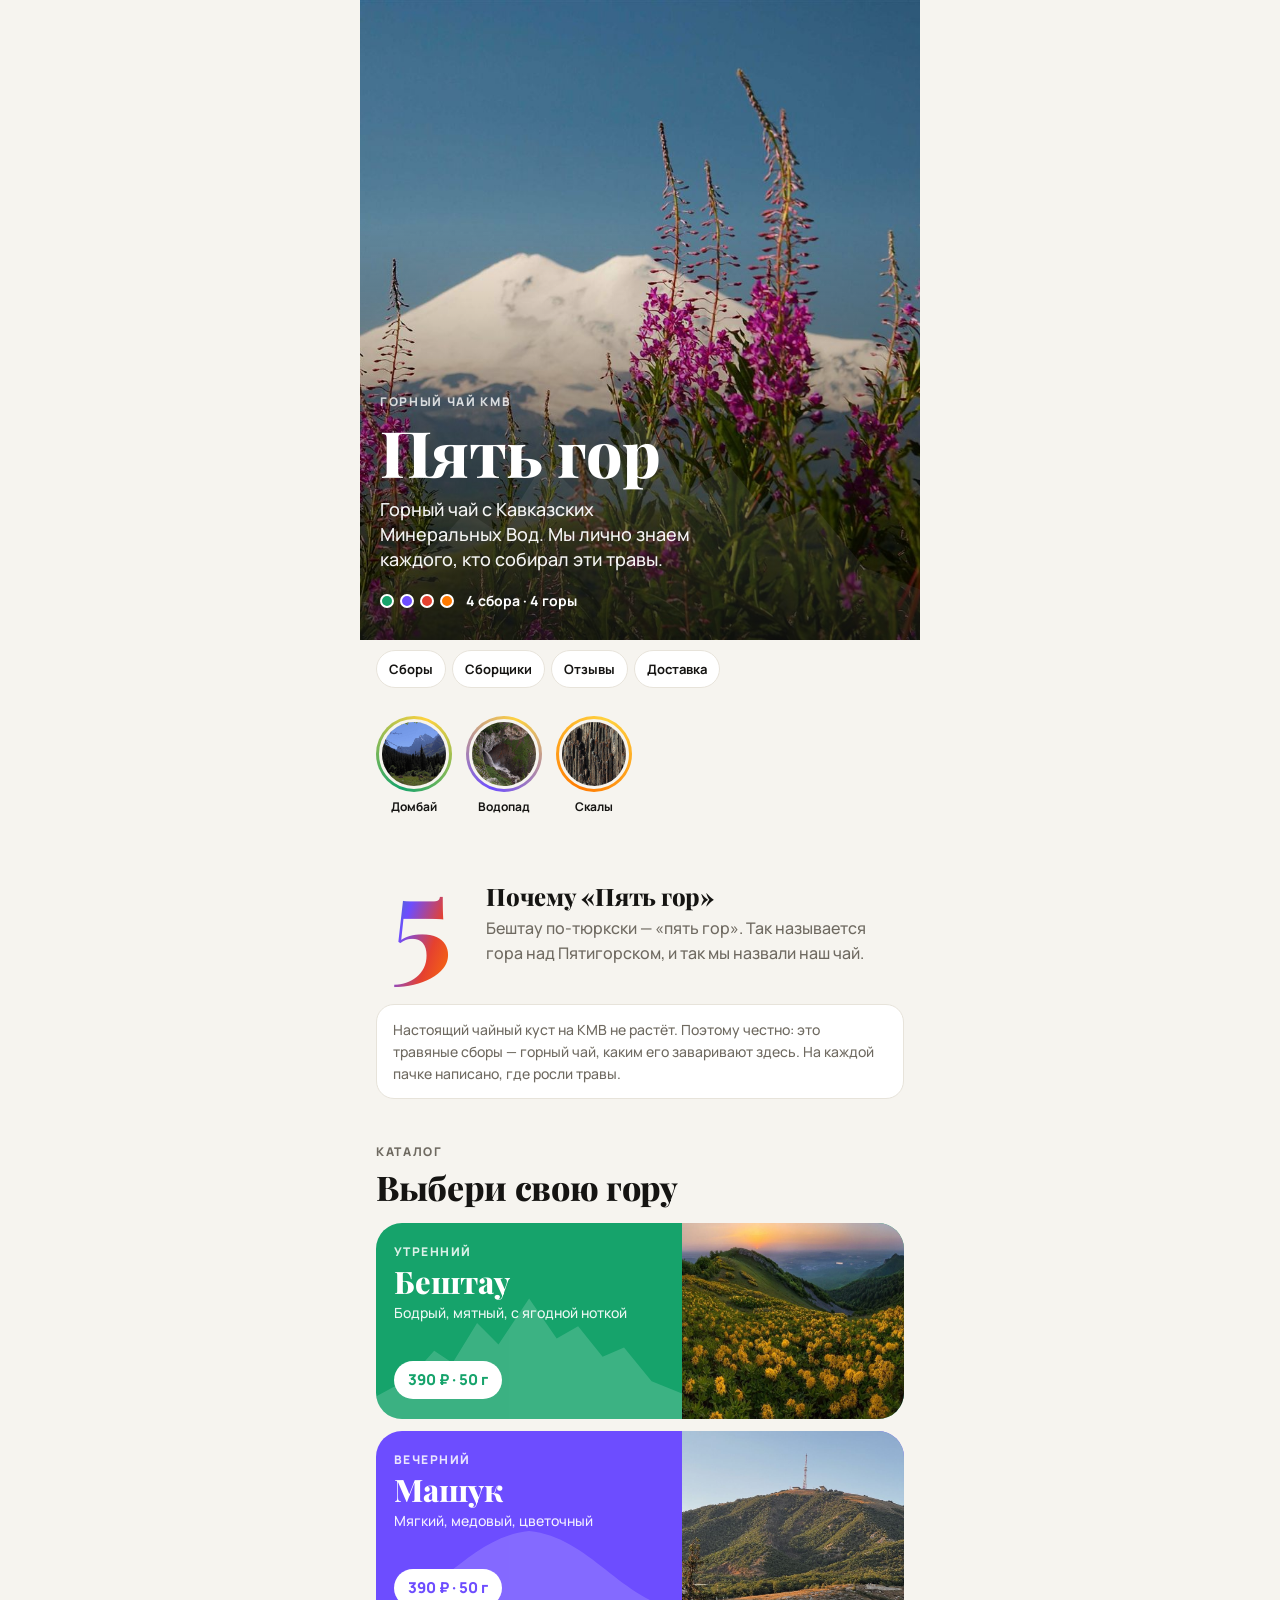
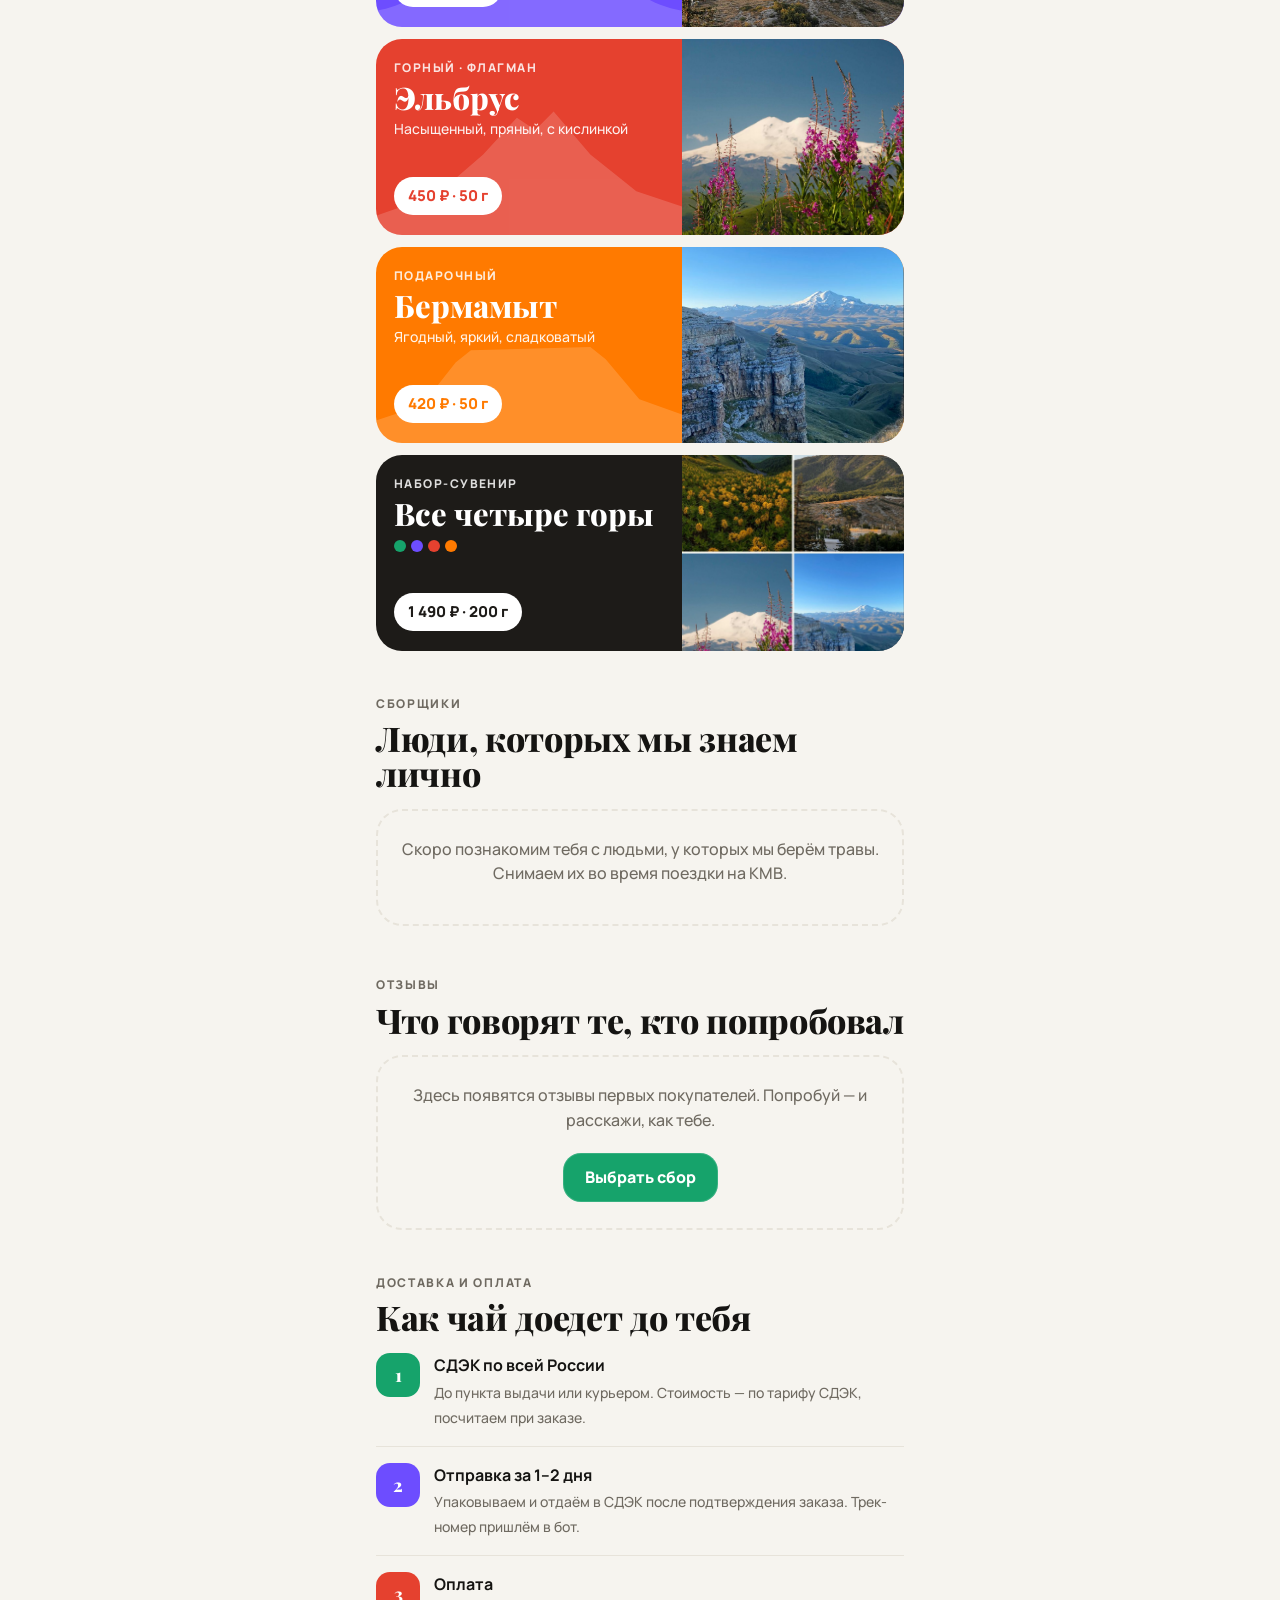
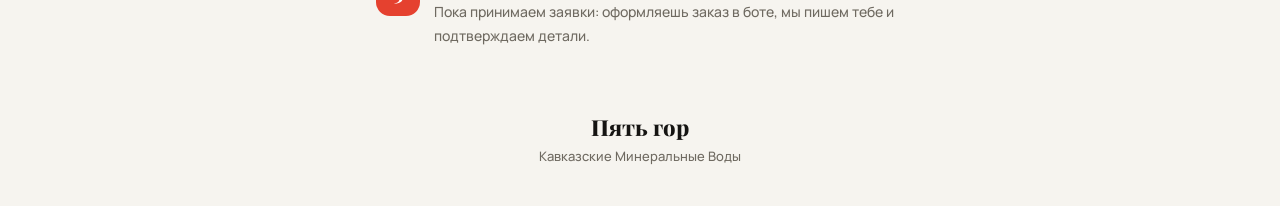
==== index.html @ 924c8599 "Update storefront Co-Authored-By: Claude Opus 5 <noreply@anthropic.com>" ====
<!doctype html>
<html lang="ru">
<head>
  <meta charset="utf-8">
  <meta name="viewport" content="width=device-width, initial-scale=1, viewport-fit=cover">
  <title>Пять гор — горный чай КМВ</title>
  <script>
    // Если что-то сломается, показываем текст ошибки вместо пустого экрана — его можно прислать разработчику
    window.onerror = function (msg, src, line) {
      var box = document.createElement("pre");
      box.style.cssText = "white-space:pre-wrap;margin:16px;padding:12px;border-radius:12px;background:#fee;color:#900;font:13px/1.4 monospace";
      box.textContent = "Витрина не запустилась. Пришли этот текст разработчику:\n" + msg + "\n" + String(src || "").split("/").pop() + ":" + line + "\n" + navigator.userAgent;
      (document.body || document.documentElement).appendChild(box);
    };
  </script>
  <script src="https://telegram.org/js/telegram-web-app.js"></script>
  <link rel="preconnect" href="https://fonts.googleapis.com">
  <link rel="preconnect" href="https://fonts.gstatic.com" crossorigin>
  <link rel="stylesheet" href="https://fonts.googleapis.com/css2?family=Playfair+Display:ital,wght@0,600;0,800;1,600&family=Manrope:wght@400;500;700;800&display=swap">
  <!-- ?v= проставляет publish-webapp.ps1 при каждой публикации, чтобы Telegram не брал старые файлы из кэша -->
  <link rel="stylesheet" href="style.css?v=20260911173203">
</head>
<body>
  <main id="app"></main>
  <div id="story" class="story-viewer" hidden></div>
  <script src="data.js?v=20260911173203"></script>
  <script src="app.js?v=20260911173203"></script>
</body>
</html>
---- style.css ----
/* Нейтральная основа — яркие цвета приходят от сборов (--accent) */
:root {
  --bg: #f6f4ef;
  --surface: #ffffff;
  --text: #151412;
  --muted: #6f6a61;
  --line: #e7e3da;
  --ink: #1d1b18;
  --accent: #16a36b;
  --radius: 26px;
  --serif: "Playfair Display", Georgia, "Times New Roman", serif;
  --sans: "Manrope", -apple-system, BlinkMacSystemFont, "Segoe UI", Roboto, Arial, sans-serif;
  --rainbow: linear-gradient(120deg, #16a36b, #6d4dff 38%, #e5412f 68%, #ff7a00);
}

:root[data-theme="dark"] {
  --bg: #121110;
  --surface: #1d1c19;
  --text: #f3f0ea;
  --muted: #a19b90;
  --line: #2e2c28;
  --ink: #2a2824;
}

@media (prefers-color-scheme: dark) {
  :root:not([data-theme="light"]) {
    --bg: #121110;
    --surface: #1d1c19;
    --text: #f3f0ea;
    --muted: #a19b90;
    --line: #2e2c28;
    --ink: #2a2824;
  }
}

* { box-sizing: border-box; }

html, body {
  margin: 0;
  background: var(--bg);
  color: var(--text);
  font: 500 16px/1.55 var(--sans);
  -webkit-font-smoothing: antialiased;
}

a { color: inherit; text-decoration: none; }
button { font: inherit; color: inherit; cursor: pointer; }
p { margin: 0 0 12px; }

#app {
  max-width: 560px;
  margin: 0 auto;
  padding: 16px 16px calc(40px + env(safe-area-inset-bottom));
  overflow-x: hidden;
}

h1, h2 { font-family: var(--serif); font-weight: 800; margin: 0; line-height: 1.02; letter-spacing: -.01em; }

section { margin-top: 44px; scroll-margin-top: 64px; }

.eyebrow {
  display: block;
  margin: 0 0 8px;
  font-size: 12px;
  font-weight: 800;
  letter-spacing: .14em;
  text-transform: uppercase;
  color: var(--muted);
}

.sec-head { margin-bottom: 18px; }
.sec-head h2 { font-size: 34px; }

/* ---------- Фото с заглушкой ---------- */
/* Картинка лежит поверх подписи; если файла нет, <img> удаляется и видна заглушка */
.ph {
  position: relative;
  overflow: hidden;
  background: var(--line);
  color: var(--muted);
}
.ph.on-color { background: rgba(255, 255, 255, .14); color: #fff; }
/* Пока фото нет — виден силуэт горы сбора */
.ph-mtn { position: absolute; left: 0; right: 0; bottom: -2px; width: 100%; opacity: .3; z-index: 0; }
/* Подписи «Фото: …» и штриховка — только с ?dev в адресе, покупатели их не видят */
.dev .ph { background-image: repeating-linear-gradient(135deg, rgba(0, 0, 0, .06) 0 12px, transparent 12px 24px); }
.dev .ph::after { display: block; }
.ph::after {
  display: none;
  content: "Фото: " attr(data-label);
  position: absolute;
  left: 12px;
  right: 12px;
  bottom: 12px;
  font-size: 11px;
  font-weight: 700;
  line-height: 1.3;
  opacity: .85;
}
.ph img, .ph video {
  position: absolute;
  inset: 0;
  width: 100%;
  height: 100%;
  object-fit: cover;
  z-index: 1;
}

.mtn { display: block; fill: #fff; pointer-events: none; }

/* ---------- Главная: первый экран ---------- */
.hero {
  position: relative;
  margin: -16px -16px 0;
  height: min(80vh, 640px);
  min-height: 460px;
  display: flex;
  align-items: flex-end;
  overflow: hidden;
  color: #fff;
  background: var(--rainbow);
}
.hero > .ph { position: absolute; inset: 0; }
.hero > .ph::after { top: calc(16px + env(safe-area-inset-top)); bottom: auto; }
.hero::after {
  content: "";
  position: absolute;
  inset: 0;
  z-index: 2;
  background: linear-gradient(to bottom, rgba(0, 0, 0, 0) 35%, rgba(0, 0, 0, .7));
  pointer-events: none;
}
.hero-mtn { position: absolute; left: 0; right: 0; bottom: 0; width: 100%; opacity: .16; z-index: 1; }
.hero-content { position: relative; z-index: 3; padding: 24px 20px 28px; }
.hero .eyebrow { color: rgba(255, 255, 255, .8); }
.hero h1 { font-size: 64px; }
.hero-lead { margin: 12px 0 18px; font-size: 18px; line-height: 1.4; max-width: 30ch; opacity: .95; }
.hero-dots { display: flex; align-items: center; gap: 6px; font-size: 14px; }
.hero-dots span { width: 14px; height: 14px; border-radius: 50%; border: 2px solid #fff; }
.hero-dots b { margin-left: 6px; }

/* ---------- Вкладки-якоря ---------- */
.tabs {
  position: sticky;
  top: 0;
  z-index: 20;
  display: flex;
  gap: 6px;
  margin: 0 -16px;
  padding: 10px 16px;
  overflow-x: auto;
  scrollbar-width: none;
  background: var(--bg);
  background: color-mix(in srgb, var(--bg) 86%, transparent);
  -webkit-backdrop-filter: blur(14px);
  backdrop-filter: blur(14px);
}
.tabs::-webkit-scrollbar { display: none; }
.tab {
  flex: none;
  padding: 8px 12px;
  border: 1px solid var(--line);
  border-radius: 999px;
  background: var(--surface);
  font-size: 13px;
  font-weight: 700;
}

/* ---------- Видео-истории ---------- */
.stories {
  display: flex;
  gap: 14px;
  margin: 8px -16px 0;
  padding: 10px 16px 4px;
  overflow-x: auto;
  scrollbar-width: none;
  scroll-margin-top: 64px;
}
.stories::-webkit-scrollbar { display: none; }
.story-btn {
  flex: none;
  width: 76px;
  padding: 0;
  border: 0;
  background: none;
  font-size: 12px;
  font-weight: 700;
  text-align: center;
}
.story-ring {
  display: block;
  width: 76px;
  height: 76px;
  margin-bottom: 6px;
  padding: 3px;
  border-radius: 50%;
  background: conic-gradient(from 200deg, var(--c), #ffd23f, var(--c));
}
.story-ring .ph { display: block; width: 100%; height: 100%; border-radius: 50%; border: 3px solid var(--bg); }
.story-ring .ph::after { display: none; }

/* ---------- «Почему пять гор» ---------- */
.five { display: grid; grid-template-columns: auto 1fr; gap: 18px; align-items: center; }
/* «5» — SVG с градиентом: заливка текста градиентом в Telegram на телефонах обрезается */
.five-num { display: block; width: 92px; height: auto; overflow: visible; }
.five h2 { font-size: 24px; margin-bottom: 8px; }
.five p { color: var(--muted); margin: 0; }

.note {
  margin-top: 20px;
  padding: 14px 16px;
  border-radius: 18px;
  background: var(--surface);
  border: 1px solid var(--line);
  font-size: 14px;
  color: var(--muted);
}

/* ---------- Карточки сборов ---------- */
.grid { display: grid; gap: 12px; }

.tea {
  position: relative;
  display: grid;
  grid-template-columns: 1fr 42%;
  min-height: 196px;
  border-radius: var(--radius);
  overflow: hidden;
  background: var(--accent);
  color: #fff;
  transition: transform .15s ease;
}
.tea:active { transform: scale(.98); }
.tea > .ph { height: 100%; }
.tea-info { position: relative; z-index: 2; display: flex; flex-direction: column; padding: 20px 18px; }
.tea-sub { font-size: 12px; font-weight: 800; letter-spacing: .12em; text-transform: uppercase; opacity: .85; }
.tea-name { font: 800 31px/1.05 var(--serif); margin-top: 4px; }
.tea-taste { margin-top: 6px; font-size: 14px; line-height: 1.35; opacity: .92; }
.tea-price {
  margin-top: auto;
  width: fit-content;
  padding: 7px 14px;
  border-radius: 999px;
  background: #fff;
  color: var(--accent);
  font-size: 15px;
  font-weight: 800;
}
.tea-mtn { position: absolute; left: 0; bottom: -2px; width: 58%; opacity: .16; z-index: 1; }

.set { background: var(--ink); }
.set .tea-price { color: #1d1b18; }
.set-dots { display: flex; gap: 5px; margin-top: 10px; }
.set-dots span { width: 12px; height: 12px; border-radius: 50%; }

/* ---------- Горизонтальные ленты ---------- */
.hscroll {
  display: flex;
  gap: 12px;
  margin: 0 -16px;
  padding: 0 16px 6px;
  overflow-x: auto;
  scroll-snap-type: x mandatory;
  scrollbar-width: none;
}
.hscroll::-webkit-scrollbar { display: none; }

.person, .review {
  flex: none;
  width: 78%;
  max-width: 300px;
  scroll-snap-align: start;
  border: 1px solid var(--line);
  border-radius: var(--radius);
  background: var(--surface);
  overflow: hidden;
}
.person .ph { aspect-ratio: 4 / 3; }
.person-body, .review { padding: 16px 18px 18px; }
.person-name { font: 800 21px/1.2 var(--serif); }
.person-place { font-size: 13px; font-weight: 800; color: var(--accent); margin: 2px 0 8px; }
.person-quote { margin: 0; font-size: 14px; color: var(--muted); font-style: italic; }

.review p { font-size: 15px; }
.review-meta { font-size: 13px; color: var(--muted); font-weight: 700; }

.empty {
  padding: 26px 20px;
  border: 2px dashed var(--line);
  border-radius: var(--radius);
  text-align: center;
}
.empty p { color: var(--muted); }
.empty .btn { margin-top: 8px; width: auto; display: inline-block; padding: 12px 22px; }

/* ---------- Доставка ---------- */
.rows { display: grid; }
.row { display: grid; grid-template-columns: 44px 1fr; gap: 14px; padding: 16px 0; border-top: 1px solid var(--line); }
.row:first-child { border-top: 0; padding-top: 0; }
.row-num {
  width: 44px;
  height: 44px;
  display: grid;
  place-items: center;
  border-radius: 14px;
  color: #fff;
  font: 800 18px var(--serif);
}
.row b { display: block; font-size: 16px; margin-bottom: 2px; }
.row span { font-size: 14px; color: var(--muted); }

footer { margin-top: 48px; text-align: center; font-size: 13px; color: var(--muted); }
footer .footer-logo { font: 800 22px var(--serif); color: var(--text); margin-bottom: 4px; }

/* ---------- Страница сбора ---------- */
.p-hero {
  position: relative;
  margin: -16px -16px 0;
  height: min(62vh, 520px);
  min-height: 380px;
  overflow: hidden;
  background: var(--accent);
  color: #fff;
}
.p-hero > .ph { position: absolute; inset: 0; }
.p-hero > .ph::after { top: calc(16px + env(safe-area-inset-top)); bottom: auto; left: auto; right: 16px; width: 55%; text-align: right; }
.p-hero::after {
  content: "";
  position: absolute;
  inset: 0;
  z-index: 2;
  background: linear-gradient(to bottom, rgba(0, 0, 0, 0) 45%, rgba(0, 0, 0, .55));
  pointer-events: none;
}
.p-hero .hero-mtn { opacity: .2; }
.p-hero-content { position: absolute; left: 20px; right: 20px; bottom: 24px; z-index: 3; }
.p-hero h1 { font-size: 56px; margin-top: 6px; }

.back-fab {
  position: absolute;
  top: 14px;
  left: 14px;
  z-index: 4;
  padding: 8px 14px;
  border-radius: 999px;
  background: rgba(0, 0, 0, .35);
  -webkit-backdrop-filter: blur(10px);
  backdrop-filter: blur(10px);
  color: #fff;
  font-size: 14px;
  font-weight: 700;
}

.price-row { display: flex; align-items: baseline; gap: 10px; margin-top: 22px; }
.price-row b { font-size: 32px; font-weight: 800; }
.price-row span { color: var(--muted); font-weight: 700; }

.p-lead { margin: 10px 0 16px; font: italic 600 23px/1.3 var(--serif); }

.chips { display: flex; flex-wrap: wrap; gap: 6px; }
.chip {
  padding: 6px 12px;
  border-radius: 999px;
  background: var(--surface);
  background: color-mix(in srgb, var(--accent) 14%, var(--surface));
  color: var(--text);
  font-size: 14px;
  font-weight: 700;
}

.facts { margin: 22px 0 0; display: grid; gap: 10px; }
.fact { padding: 14px 16px; border-radius: 18px; background: var(--surface); border: 1px solid var(--line); }
.fact dt { font-size: 11px; font-weight: 800; letter-spacing: .12em; text-transform: uppercase; color: var(--accent); margin-bottom: 2px; }
.fact dd { margin: 0; }

.story-quote {
  margin: 0;
  padding-left: 16px;
  border-left: 4px solid var(--accent);
  font-size: 17px;
}

.collector-mini {
  display: grid;
  grid-template-columns: 64px 1fr;
  gap: 14px;
  align-items: center;
  margin-top: 16px;
  padding: 12px;
  border-radius: 20px;
  background: var(--surface);
  border: 1px solid var(--line);
}
.collector-mini .ph { width: 64px; height: 64px; border-radius: 50%; }
.collector-mini .ph::after { display: none; }
.collector-mini small { display: block; color: var(--muted); font-size: 12px; font-weight: 800; letter-spacing: .1em; text-transform: uppercase; }

.brew { display: grid; grid-template-columns: repeat(3, 1fr); gap: 8px; }
.brew div { padding: 14px 10px; border-radius: 18px; background: var(--accent); color: #fff; text-align: center; }
.brew b { display: block; font-size: 17px; font-weight: 800; }
.brew span { font-size: 12px; opacity: .85; }
.storage { margin-top: 12px; font-size: 14px; color: var(--muted); }

/* «Попробуй ещё»: все остальные сборы + набор сеткой 2×2, без прокрутки вбок */
.mini-grid { display: grid; grid-template-columns: 1fr 1fr; gap: 10px; }
.mini {
  position: relative;
  min-width: 0;
  height: 128px;
  padding: 14px;
  display: flex;
  flex-direction: column;
  border-radius: 22px;
  background: var(--accent);
  color: #fff;
  overflow: hidden;
}
.mini-set { border: 1px solid rgba(255, 255, 255, .12); }
.mini-name { font: 800 22px/1.1 var(--serif); margin-top: 2px; position: relative; z-index: 2; }
.mini-price { margin-top: auto; font-weight: 800; position: relative; z-index: 2; }
.mini .tea-sub { position: relative; z-index: 2; font-size: 10px; }
.mini .tea-mtn { width: 100%; }

.btn {
  display: block;
  width: 100%;
  margin-top: 28px;
  padding: 16px;
  border: 0;
  border-radius: 18px;
  background: var(--accent);
  box-shadow: inset 0 0 0 1px rgba(255, 255, 255, .14); /* тёмная кнопка набора не сливается с тёмным фоном */
  color: #fff;
  font-size: 16px;
  font-weight: 800;
}

/* ---------- Просмотр истории ---------- */
.story-viewer {
  position: fixed;
  inset: 0;
  z-index: 100;
  background: #000;
  color: #fff;
}
.sv-media { position: absolute; inset: 0; background: var(--c); }
.sv-media > .ph { position: absolute; inset: 0; }
.sv-media > .ph::after { display: none; }
.sv-media video { position: absolute; inset: 0; width: 100%; height: 100%; object-fit: cover; z-index: 2; }
.sv-bars { position: absolute; top: calc(10px + env(safe-area-inset-top)); left: 10px; right: 10px; z-index: 5; display: flex; gap: 4px; }
.sv-bars span { flex: 1; height: 3px; border-radius: 2px; background: rgba(255, 255, 255, .35); }
.sv-bars .done, .sv-bars .on { background: #fff; }
.sv-title {
  position: absolute;
  left: 20px;
  right: 20px;
  bottom: calc(32px + env(safe-area-inset-bottom));
  z-index: 5;
  font: 800 30px/1.1 var(--serif);
  text-shadow: 0 2px 16px rgba(0, 0, 0, .4);
}
.sv-prev, .sv-next { position: absolute; top: 0; bottom: 0; z-index: 4; width: 50%; border: 0; background: none; }
.sv-prev { left: 0; }
.sv-next { right: 0; }
.sv-close {
  position: absolute;
  top: calc(22px + env(safe-area-inset-top));
  right: 12px;
  z-index: 6;
  width: 40px;
  height: 40px;
  border: 0;
  border-radius: 50%;
  background: rgba(0, 0, 0, .35);
  font-size: 26px;
  line-height: 1;
}
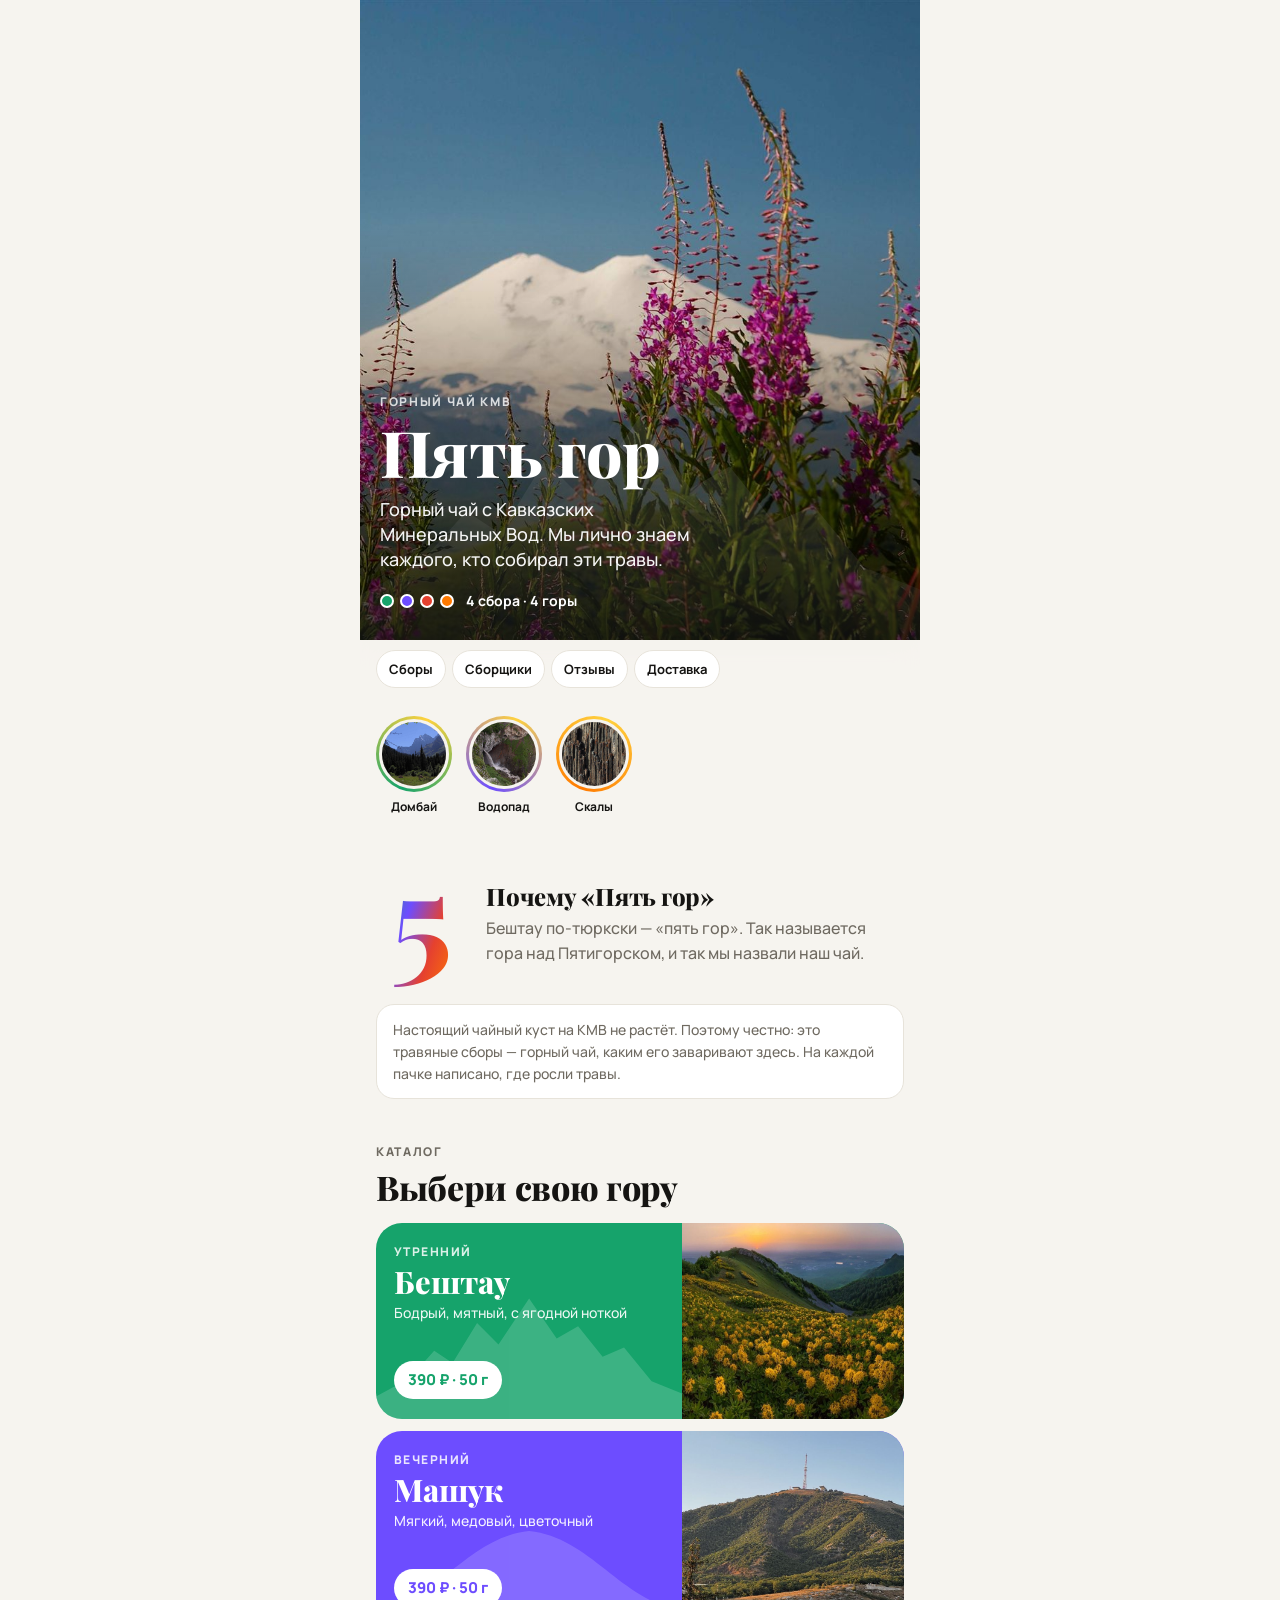
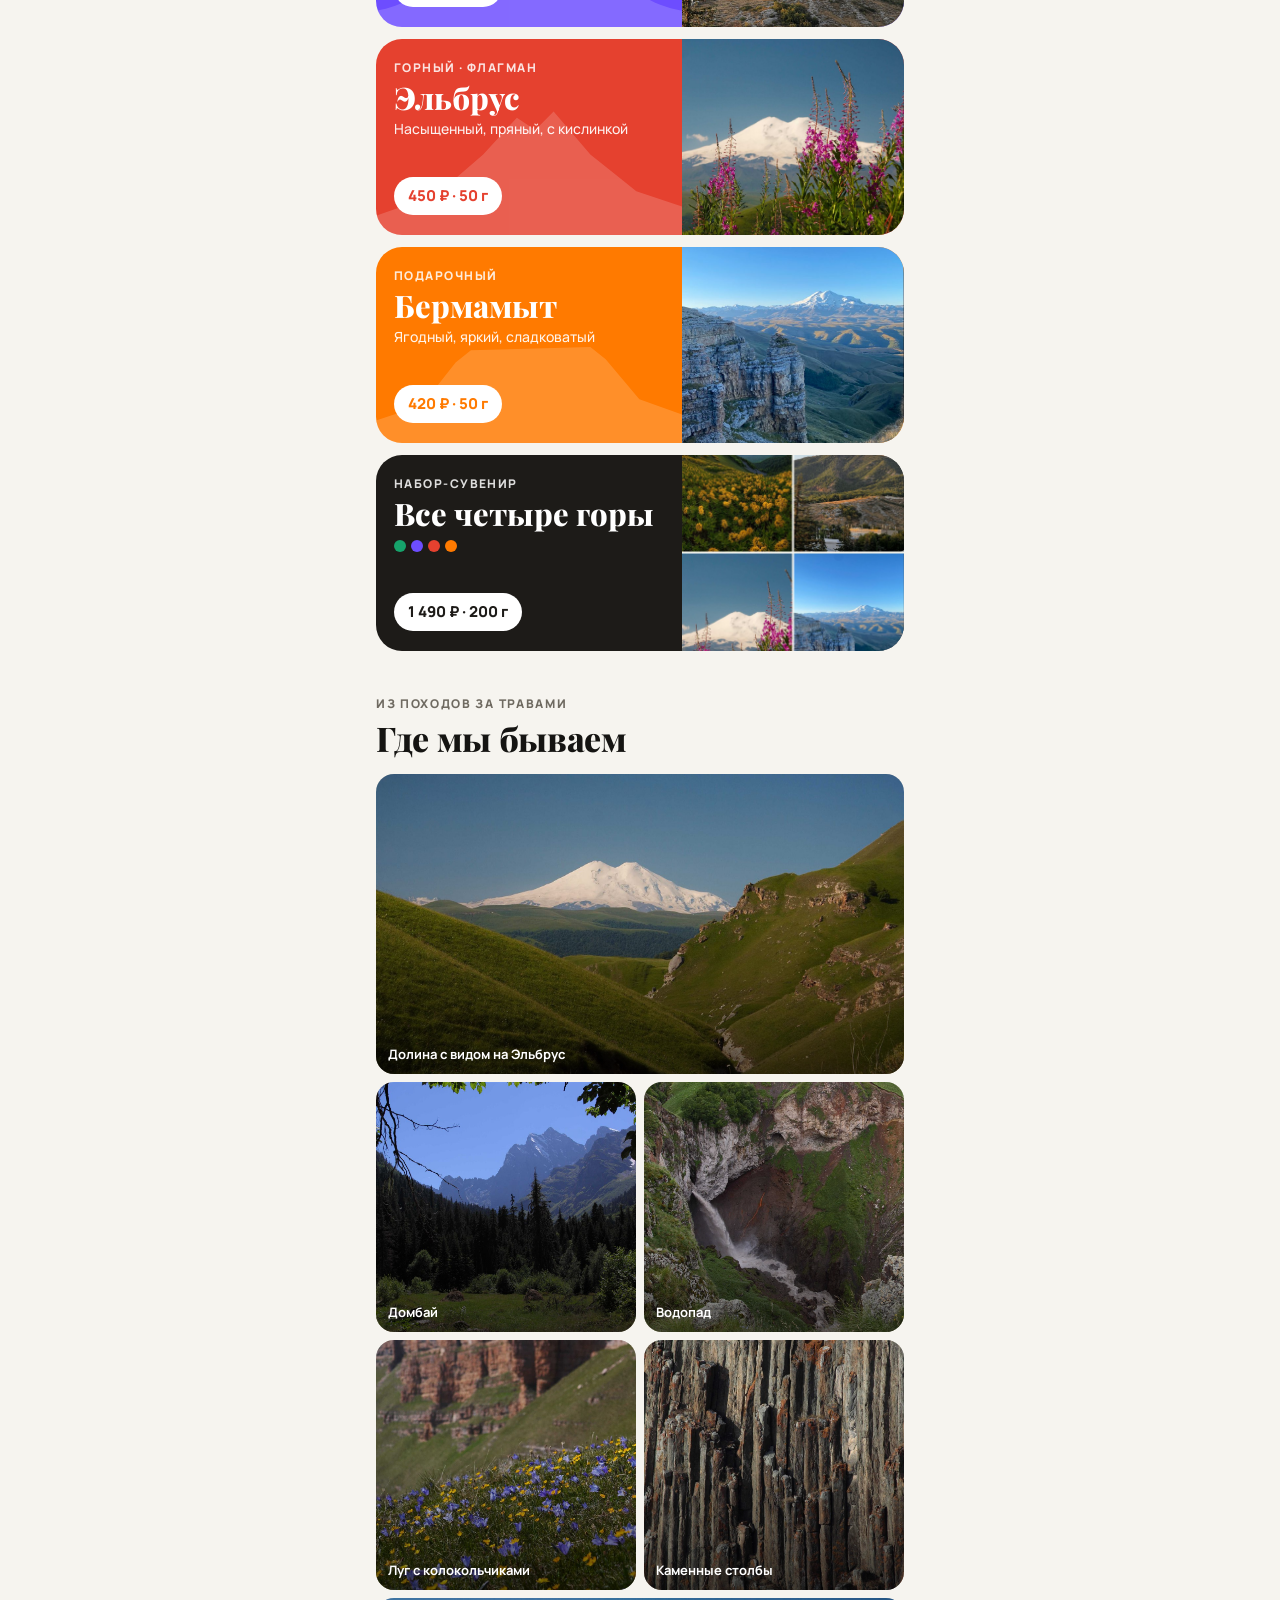
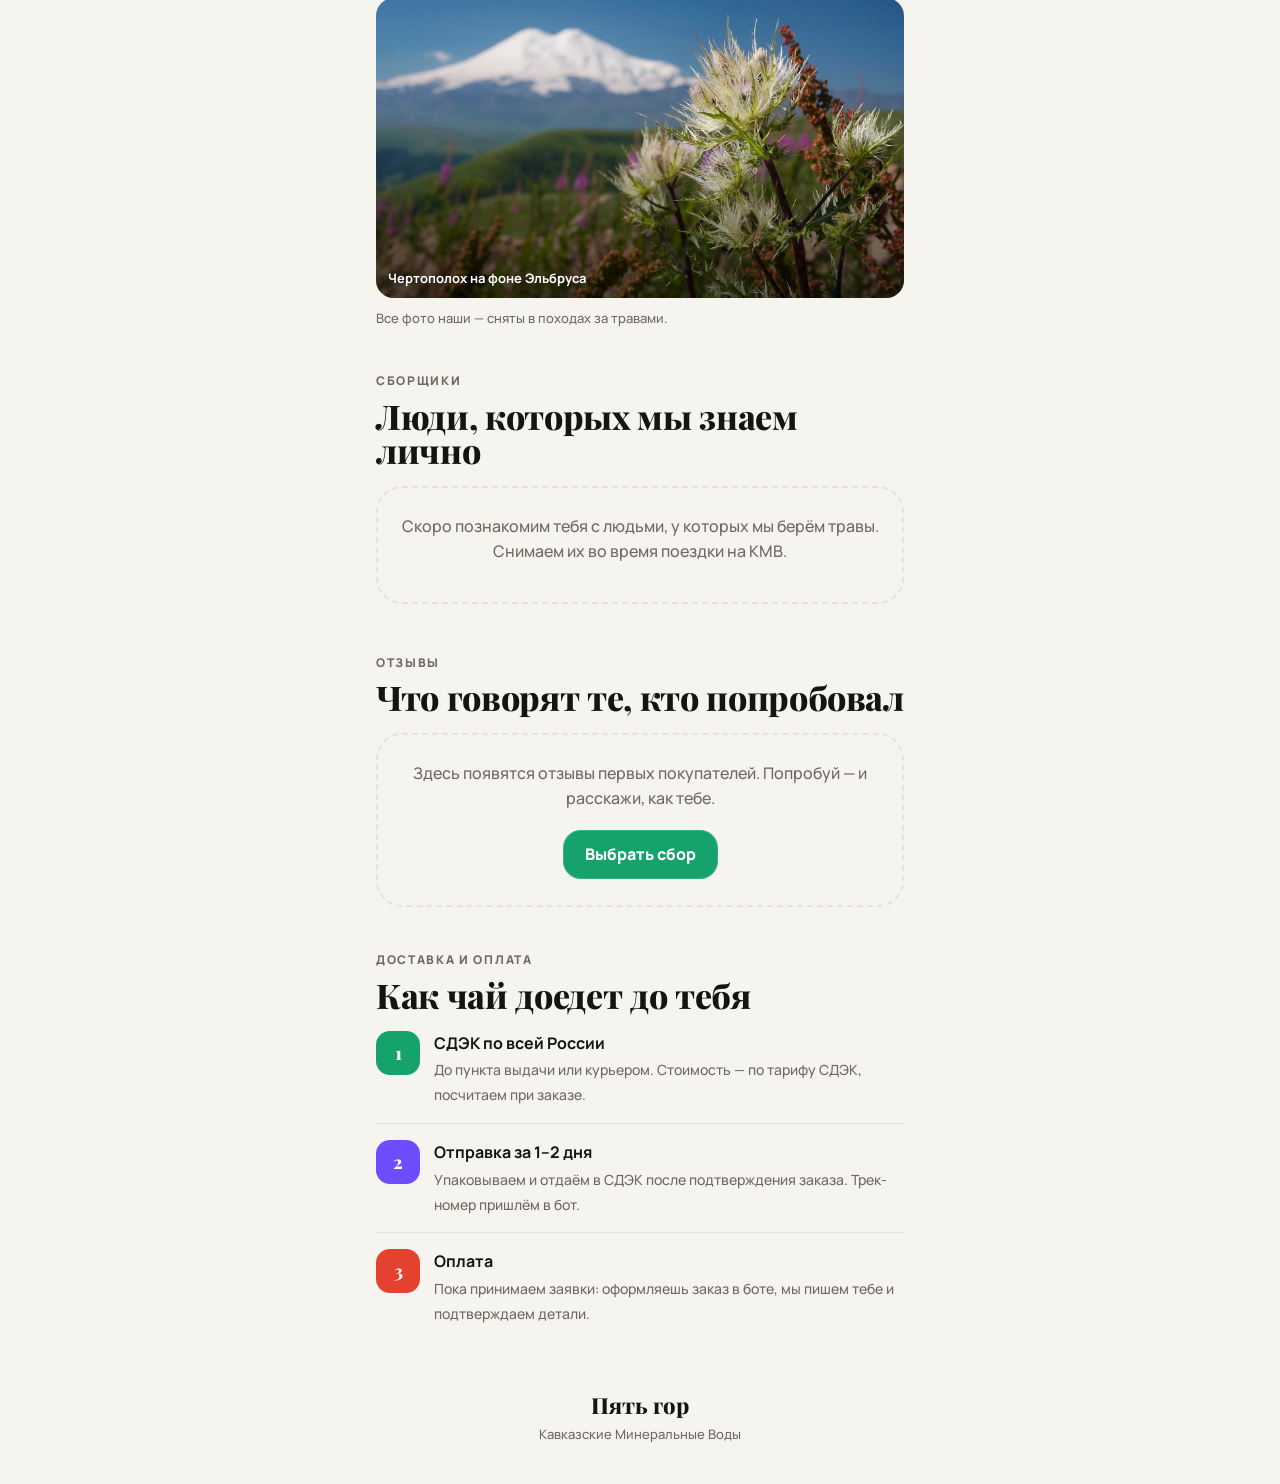
==== commit 7e029e85: "Update storefront Co-Authored-By: Claude Opus 5 <noreply@anthropic.com>" ====
--- a/index.html
+++ b/index.html
@@ -6,6 +6,9 @@
   <title>Пять гор — горный чай КМВ</title>
   <script>
     // Если что-то сломается, показываем текст ошибки вместо пустого экрана — его можно прислать разработчику
+    // Версия публикации — добавляется к адресам фото, чтобы заменённые снимки сразу обновлялись.
+    // Проставляет publish-webapp.ps1; "dev" — локальный просмотр без версии.
+    window.ASSET_V = "20260911174140";
     window.onerror = function (msg, src, line) {
       var box = document.createElement("pre");
       box.style.cssText = "white-space:pre-wrap;margin:16px;padding:12px;border-radius:12px;background:#fee;color:#900;font:13px/1.4 monospace";
@@ -18,12 +21,12 @@
   <link rel="preconnect" href="https://fonts.gstatic.com" crossorigin>
   <link rel="stylesheet" href="https://fonts.googleapis.com/css2?family=Playfair+Display:ital,wght@0,600;0,800;1,600&family=Manrope:wght@400;500;700;800&display=swap">
   <!-- ?v= проставляет publish-webapp.ps1 при каждой публикации, чтобы Telegram не брал старые файлы из кэша -->
-  <link rel="stylesheet" href="style.css?v=20260911173203">
+  <link rel="stylesheet" href="style.css?v=20260911174140">
 </head>
 <body>
   <main id="app"></main>
   <div id="story" class="story-viewer" hidden></div>
-  <script src="data.js?v=20260911173203"></script>
-  <script src="app.js?v=20260911173203"></script>
+  <script src="data.js?v=20260911174140"></script>
+  <script src="app.js?v=20260911174140"></script>
 </body>
 </html>
--- a/style.css
+++ b/style.css
@@ -435,6 +435,46 @@
   font-weight: 800;
 }
 
+/* ---------- Фото из походов ---------- */
+/* Высота задана явно (а не aspect-ratio) — старые браузеры Telegram его не знают */
+.gallery { display: grid; grid-template-columns: 1fr 1fr; gap: 8px; }
+.gal-item {
+  position: relative;
+  height: 44vw;
+  max-height: 250px;
+  padding: 0;
+  border: 0;
+  border-radius: 18px;
+  overflow: hidden;
+  background: var(--line);
+}
+.gal-item.wide { grid-column: span 2; height: 52vw; max-height: 300px; }
+.gal-item > .ph { position: absolute; inset: 0; }
+.gal-item::after {
+  content: "";
+  position: absolute;
+  inset: 0;
+  z-index: 2;
+  background: linear-gradient(to top, rgba(0, 0, 0, .55), rgba(0, 0, 0, 0) 55%);
+  pointer-events: none;
+}
+.gal-cap {
+  position: absolute;
+  left: 12px;
+  right: 12px;
+  bottom: 10px;
+  z-index: 3;
+  color: #fff;
+  font-size: 13px;
+  font-weight: 700;
+  text-align: left;
+}
+.gal-note { margin: 10px 0 0; font-size: 13px; color: var(--muted); }
+
+/* Фото на весь экран — целиком, без обрезки */
+.sv-contain, .sv-contain > .ph { background: #000; }
+.sv-contain .ph img { object-fit: contain; }
+
 /* ---------- Просмотр истории ---------- */
 .story-viewer {
   position: fixed;
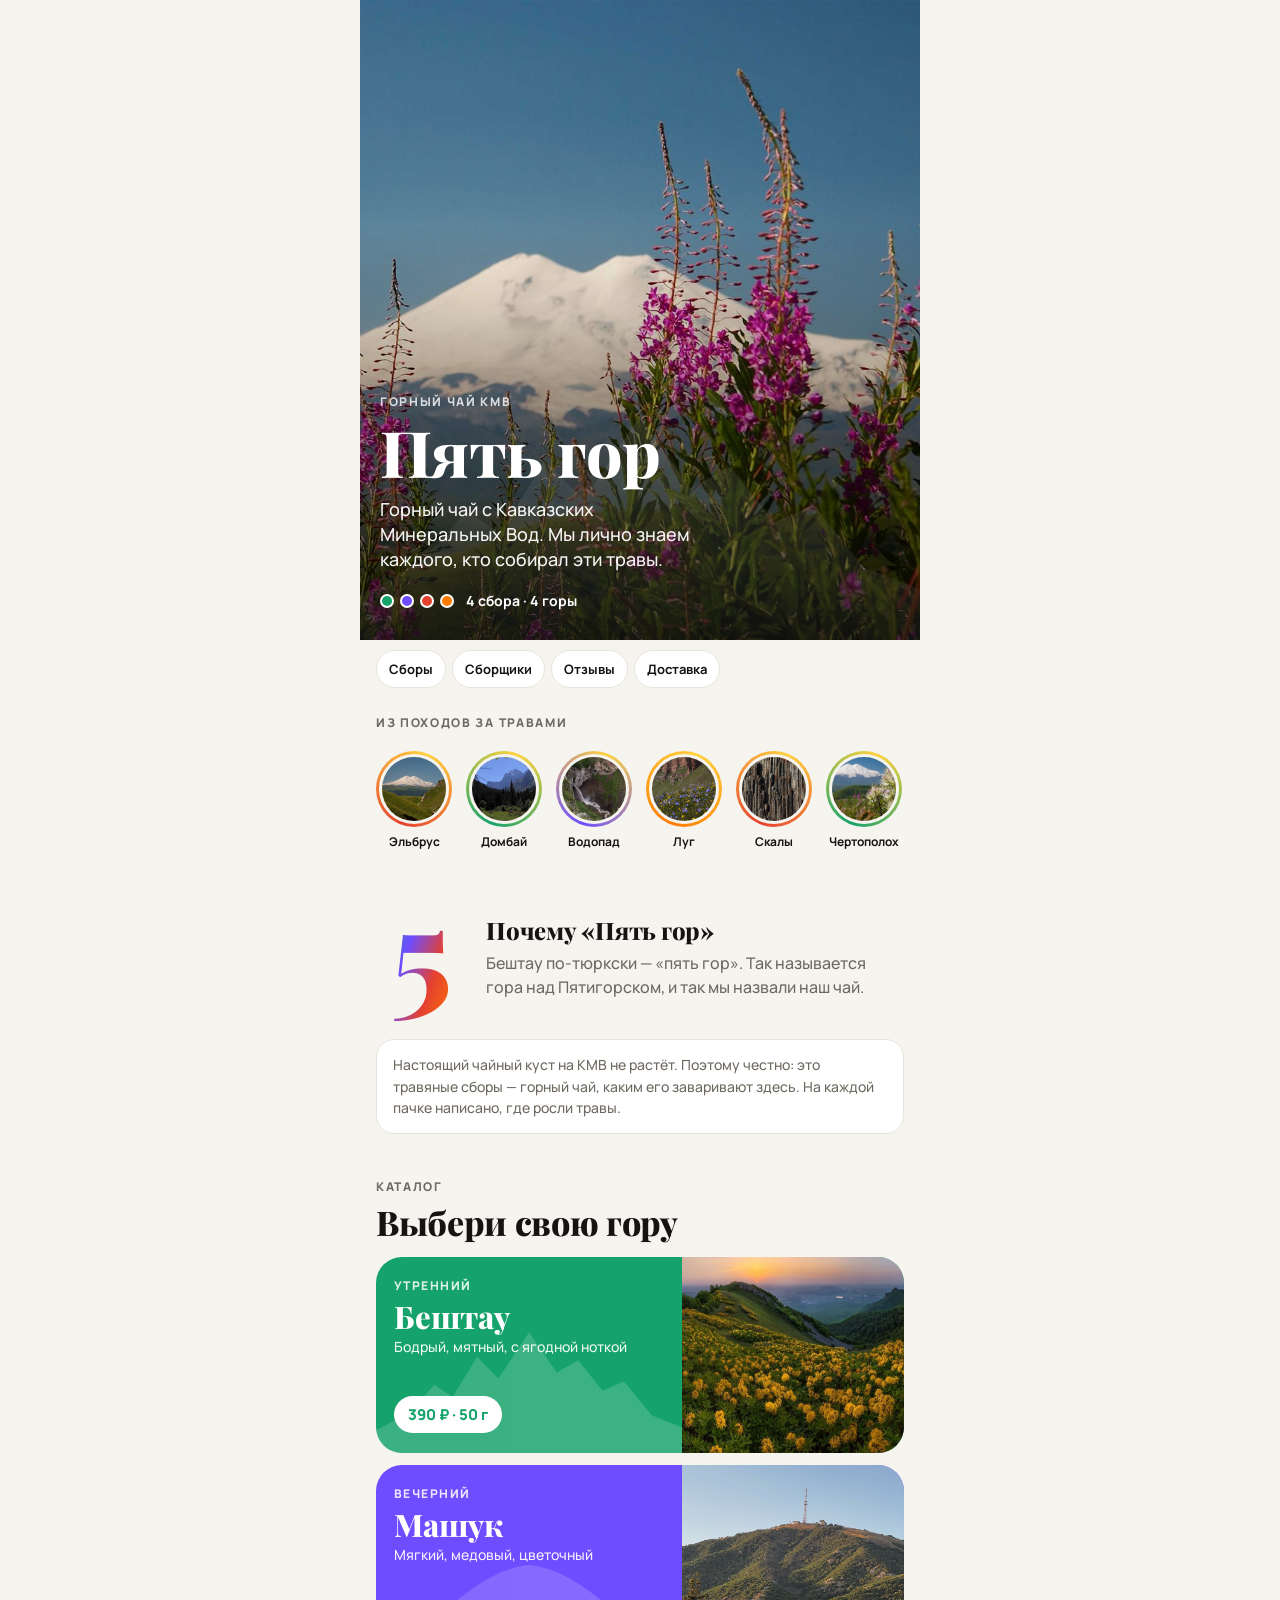
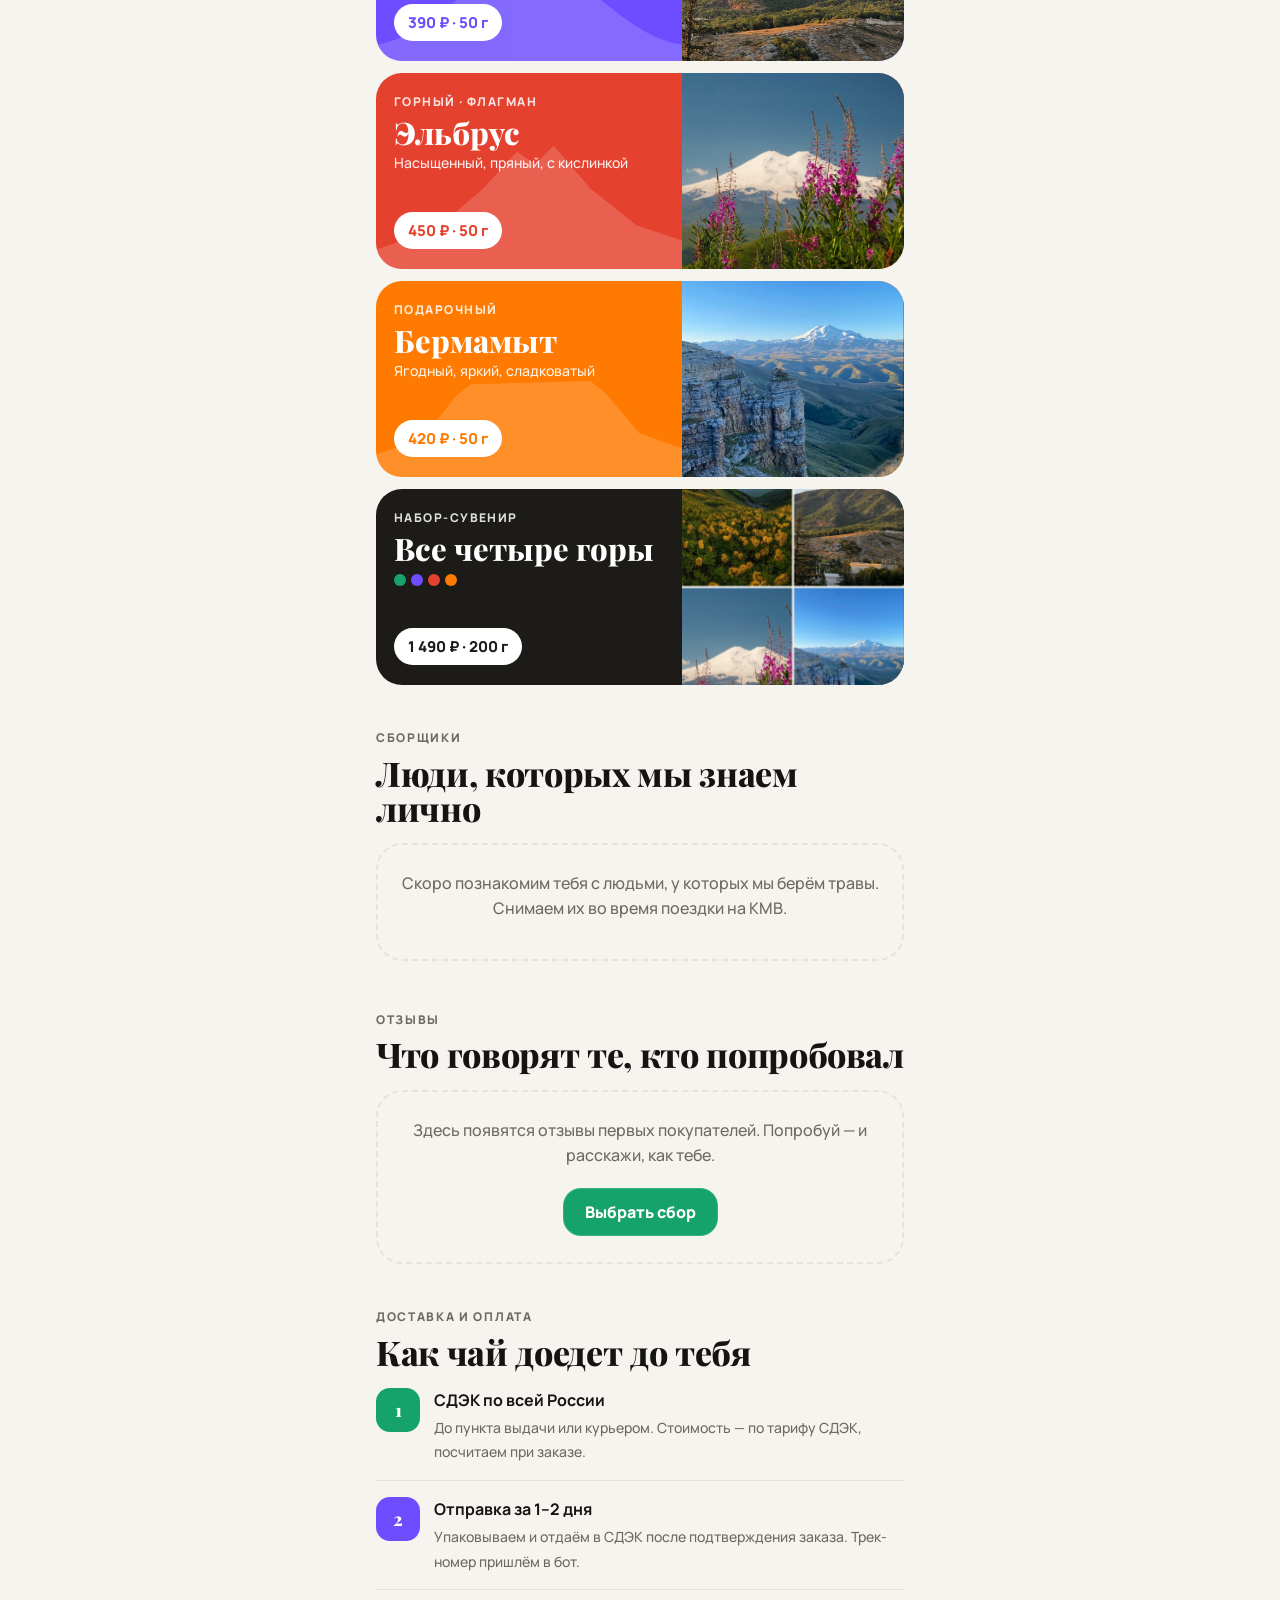
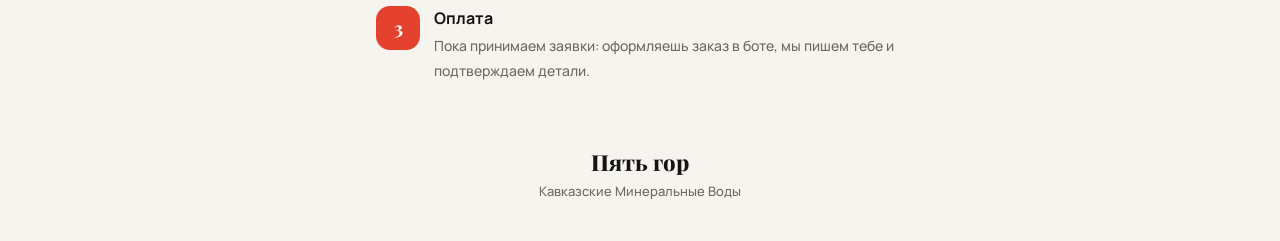
==== commit d2ea2bb2: "Update storefront Co-Authored-By: Claude Opus 5 <noreply@anthropic.com>" ====
--- a/index.html
+++ b/index.html
@@ -8,7 +8,7 @@
     // Если что-то сломается, показываем текст ошибки вместо пустого экрана — его можно прислать разработчику
     // Версия публикации — добавляется к адресам фото, чтобы заменённые снимки сразу обновлялись.
     // Проставляет publish-webapp.ps1; "dev" — локальный просмотр без версии.
-    window.ASSET_V = "20260911174140";
+    window.ASSET_V = "20260911174515";
     window.onerror = function (msg, src, line) {
       var box = document.createElement("pre");
       box.style.cssText = "white-space:pre-wrap;margin:16px;padding:12px;border-radius:12px;background:#fee;color:#900;font:13px/1.4 monospace";
@@ -21,12 +21,12 @@
   <link rel="preconnect" href="https://fonts.gstatic.com" crossorigin>
   <link rel="stylesheet" href="https://fonts.googleapis.com/css2?family=Playfair+Display:ital,wght@0,600;0,800;1,600&family=Manrope:wght@400;500;700;800&display=swap">
   <!-- ?v= проставляет publish-webapp.ps1 при каждой публикации, чтобы Telegram не брал старые файлы из кэша -->
-  <link rel="stylesheet" href="style.css?v=20260911174140">
+  <link rel="stylesheet" href="style.css?v=20260911174515">
 </head>
 <body>
   <main id="app"></main>
   <div id="story" class="story-viewer" hidden></div>
-  <script src="data.js?v=20260911174140"></script>
-  <script src="app.js?v=20260911174140"></script>
+  <script src="data.js?v=20260911174515"></script>
+  <script src="app.js?v=20260911174515"></script>
 </body>
 </html>
--- a/style.css
+++ b/style.css
@@ -435,43 +435,11 @@
   font-weight: 800;
 }
 
-/* ---------- Фото из походов ---------- */
-/* Высота задана явно (а не aspect-ratio) — старые браузеры Telegram его не знают */
-.gallery { display: grid; grid-template-columns: 1fr 1fr; gap: 8px; }
-.gal-item {
-  position: relative;
-  height: 44vw;
-  max-height: 250px;
-  padding: 0;
-  border: 0;
-  border-radius: 18px;
-  overflow: hidden;
-  background: var(--line);
-}
-.gal-item.wide { grid-column: span 2; height: 52vw; max-height: 300px; }
-.gal-item > .ph { position: absolute; inset: 0; }
-.gal-item::after {
-  content: "";
-  position: absolute;
-  inset: 0;
-  z-index: 2;
-  background: linear-gradient(to top, rgba(0, 0, 0, .55), rgba(0, 0, 0, 0) 55%);
-  pointer-events: none;
-}
-.gal-cap {
-  position: absolute;
-  left: 12px;
-  right: 12px;
-  bottom: 10px;
-  z-index: 3;
-  color: #fff;
-  font-size: 13px;
-  font-weight: 700;
-  text-align: left;
-}
-.gal-note { margin: 10px 0 0; font-size: 13px; color: var(--muted); }
-
-/* Фото на весь экран — целиком, без обрезки */
+/* Подпись над кружками историй и под названием открытой истории */
+.stories-note { margin: 16px 0 0; }
+.sv-title small { display: block; margin-top: 6px; font: 600 13px/1.3 var(--sans); opacity: .85; }
+
+/* Фото в истории — целиком, без обрезки (видео, когда появится, — на весь экран) */
 .sv-contain, .sv-contain > .ph { background: #000; }
 .sv-contain .ph img { object-fit: contain; }
 
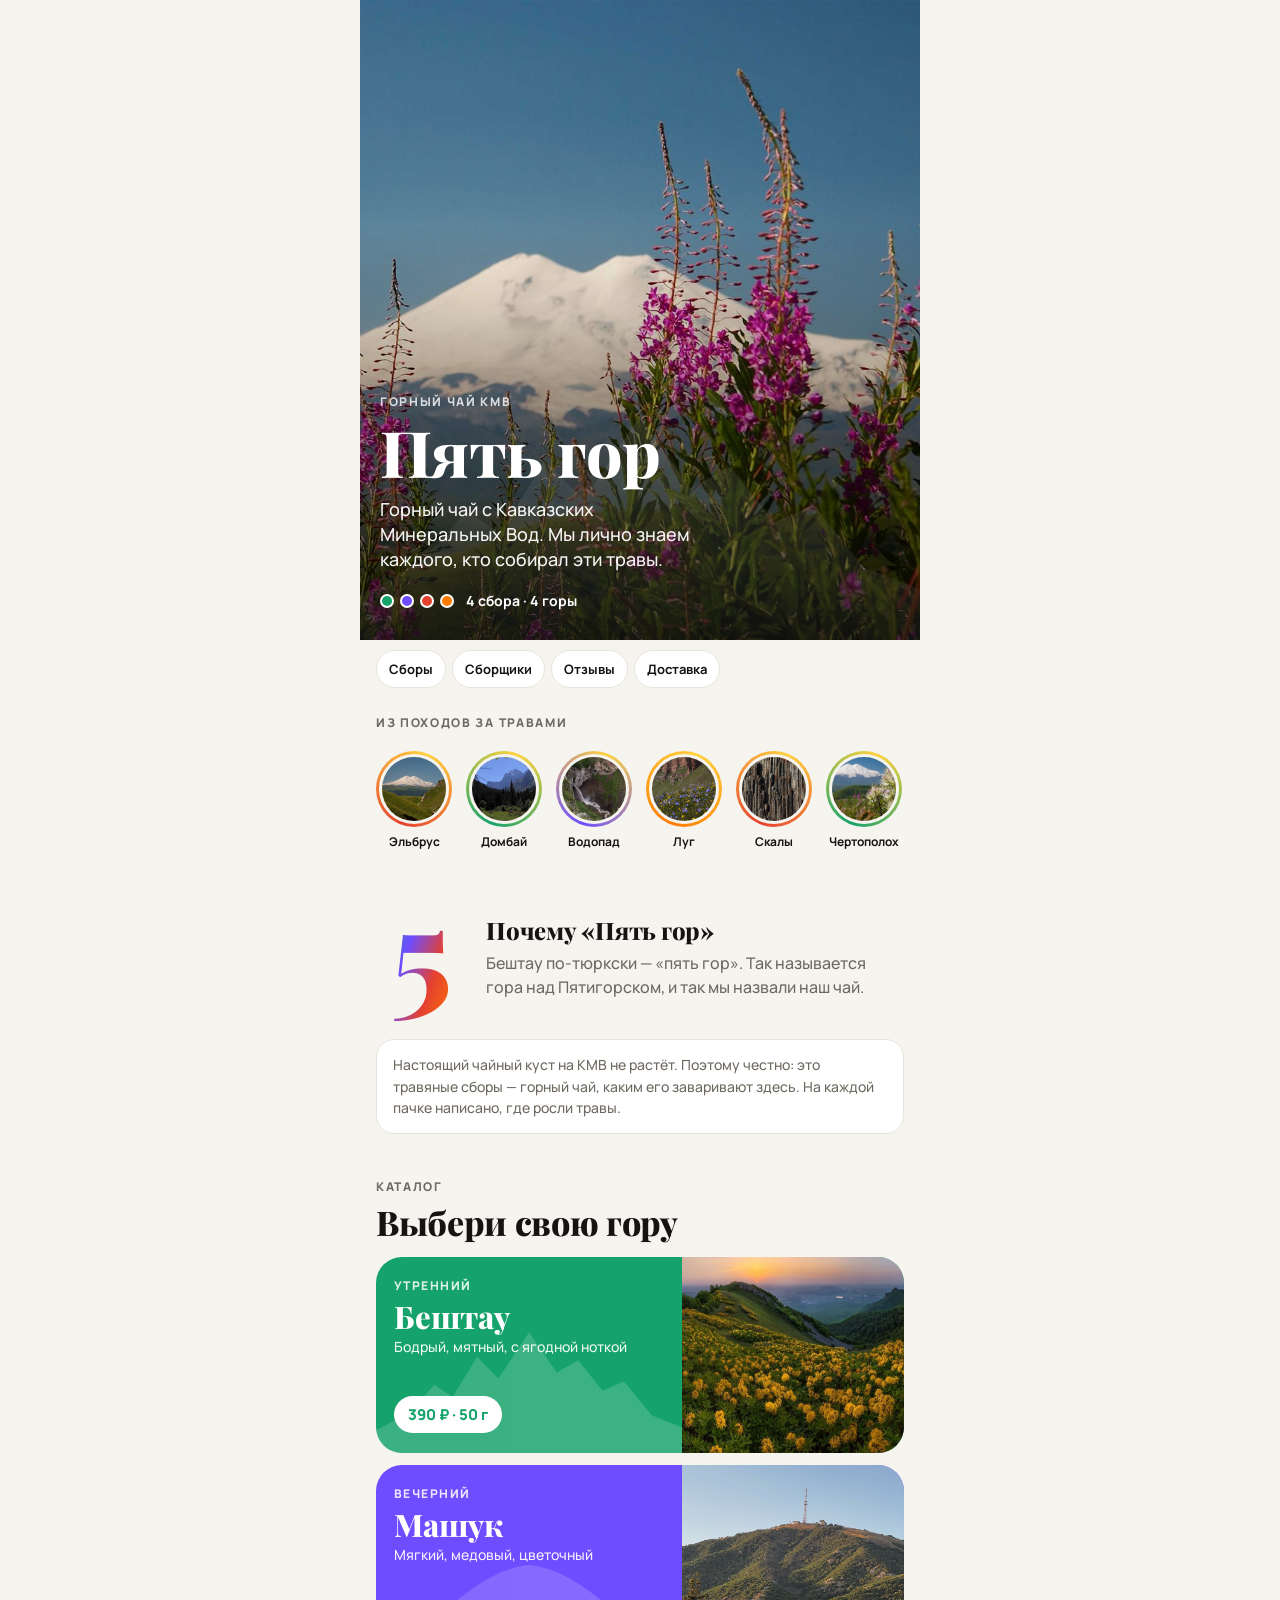
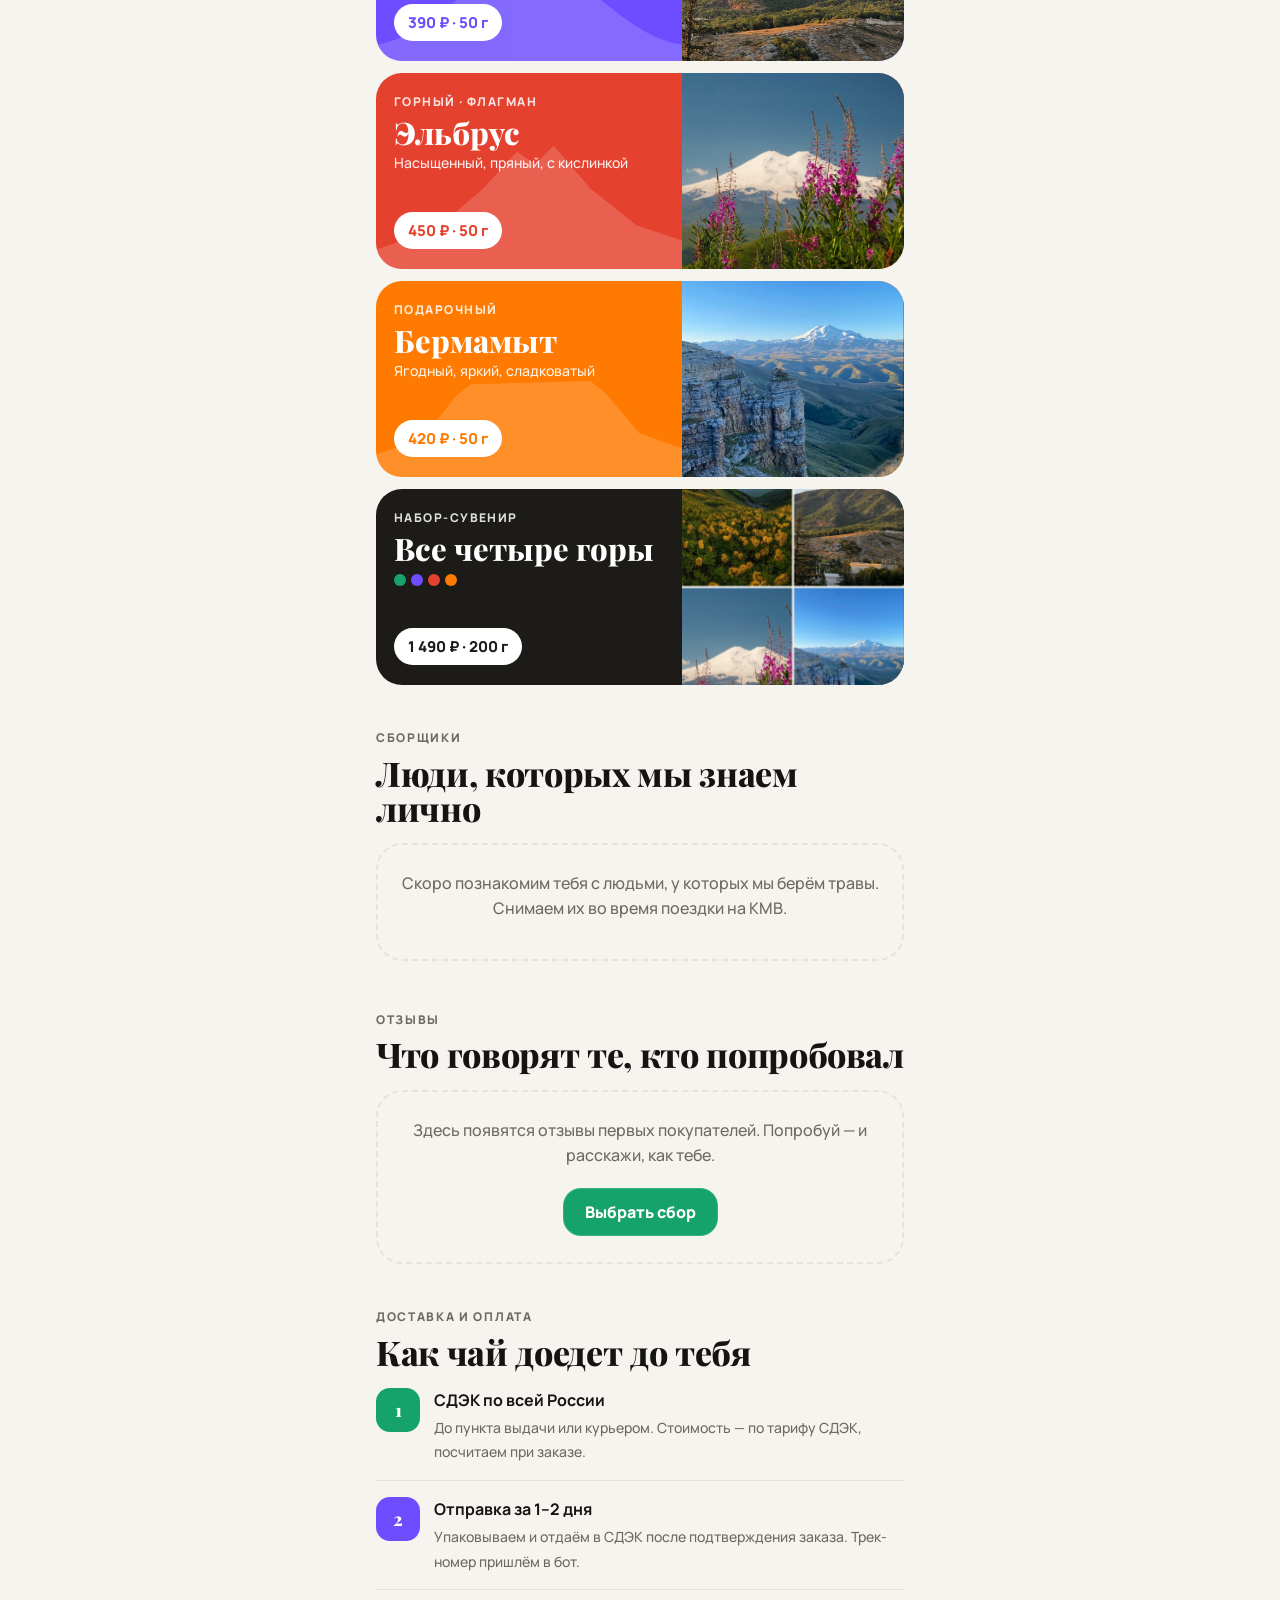
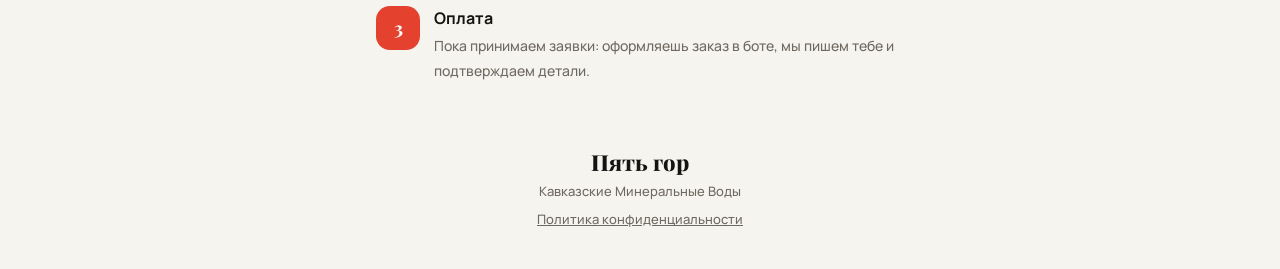
==== commit 0ce2286b: "Update storefront Co-Authored-By: Claude Opus 5 <noreply@anthropic.com>" ====
--- a/index.html
+++ b/index.html
@@ -8,7 +8,7 @@
     // Если что-то сломается, показываем текст ошибки вместо пустого экрана — его можно прислать разработчику
     // Версия публикации — добавляется к адресам фото, чтобы заменённые снимки сразу обновлялись.
     // Проставляет publish-webapp.ps1; "dev" — локальный просмотр без версии.
-    window.ASSET_V = "20260911174515";
+    window.ASSET_V = "20260913141801";
     window.onerror = function (msg, src, line) {
       var box = document.createElement("pre");
       box.style.cssText = "white-space:pre-wrap;margin:16px;padding:12px;border-radius:12px;background:#fee;color:#900;font:13px/1.4 monospace";
@@ -21,12 +21,12 @@
   <link rel="preconnect" href="https://fonts.gstatic.com" crossorigin>
   <link rel="stylesheet" href="https://fonts.googleapis.com/css2?family=Playfair+Display:ital,wght@0,600;0,800;1,600&family=Manrope:wght@400;500;700;800&display=swap">
   <!-- ?v= проставляет publish-webapp.ps1 при каждой публикации, чтобы Telegram не брал старые файлы из кэша -->
-  <link rel="stylesheet" href="style.css?v=20260911174515">
+  <link rel="stylesheet" href="style.css?v=20260913141801">
 </head>
 <body>
   <main id="app"></main>
   <div id="story" class="story-viewer" hidden></div>
-  <script src="data.js?v=20260911174515"></script>
-  <script src="app.js?v=20260911174515"></script>
+  <script src="data.js?v=20260913141801"></script>
+  <script src="app.js?v=20260913141801"></script>
 </body>
 </html>
--- a/style.css
+++ b/style.css
@@ -310,6 +310,8 @@
 .row span { font-size: 14px; color: var(--muted); }
 
 footer { margin-top: 48px; text-align: center; font-size: 13px; color: var(--muted); }
+footer .footer-links { margin-top: 8px; }
+footer .footer-links a { text-decoration: underline; }
 footer .footer-logo { font: 800 22px var(--serif); color: var(--text); margin-bottom: 4px; }
 
 /* ---------- Страница сбора ---------- */
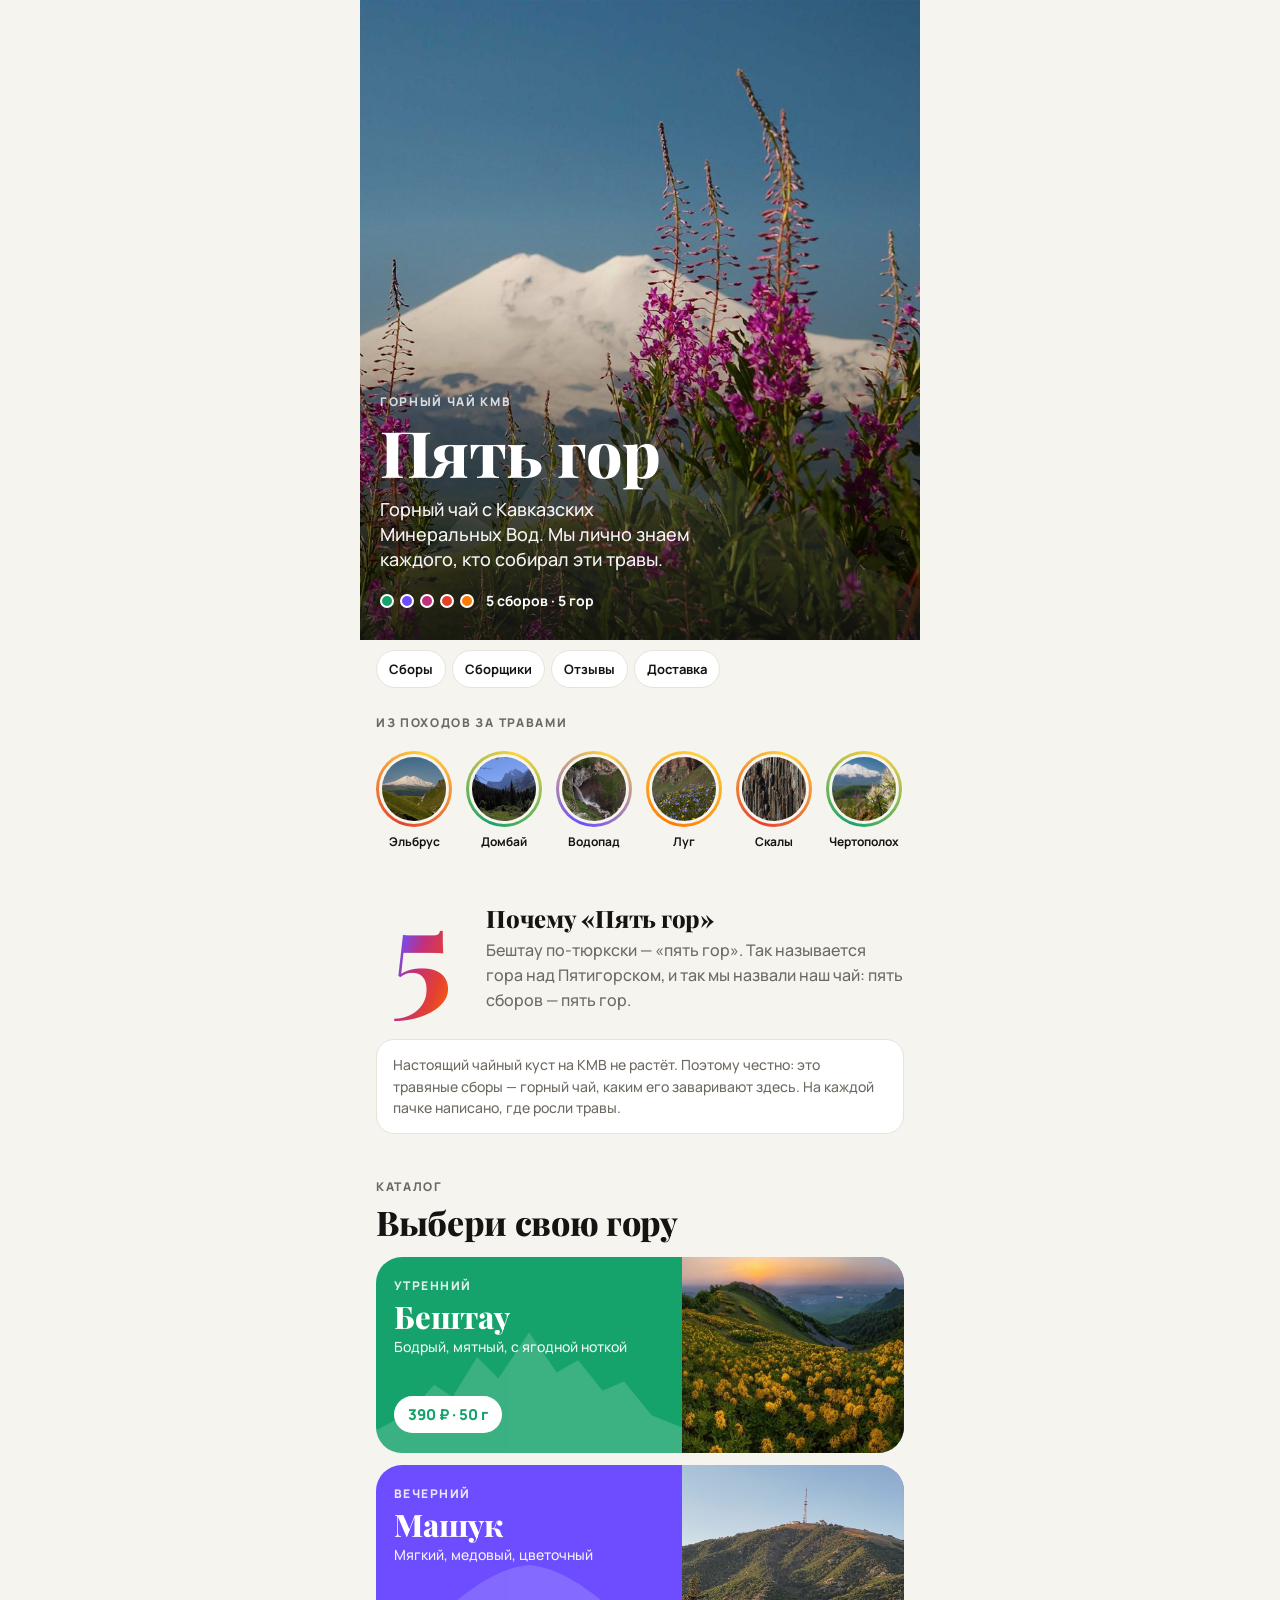
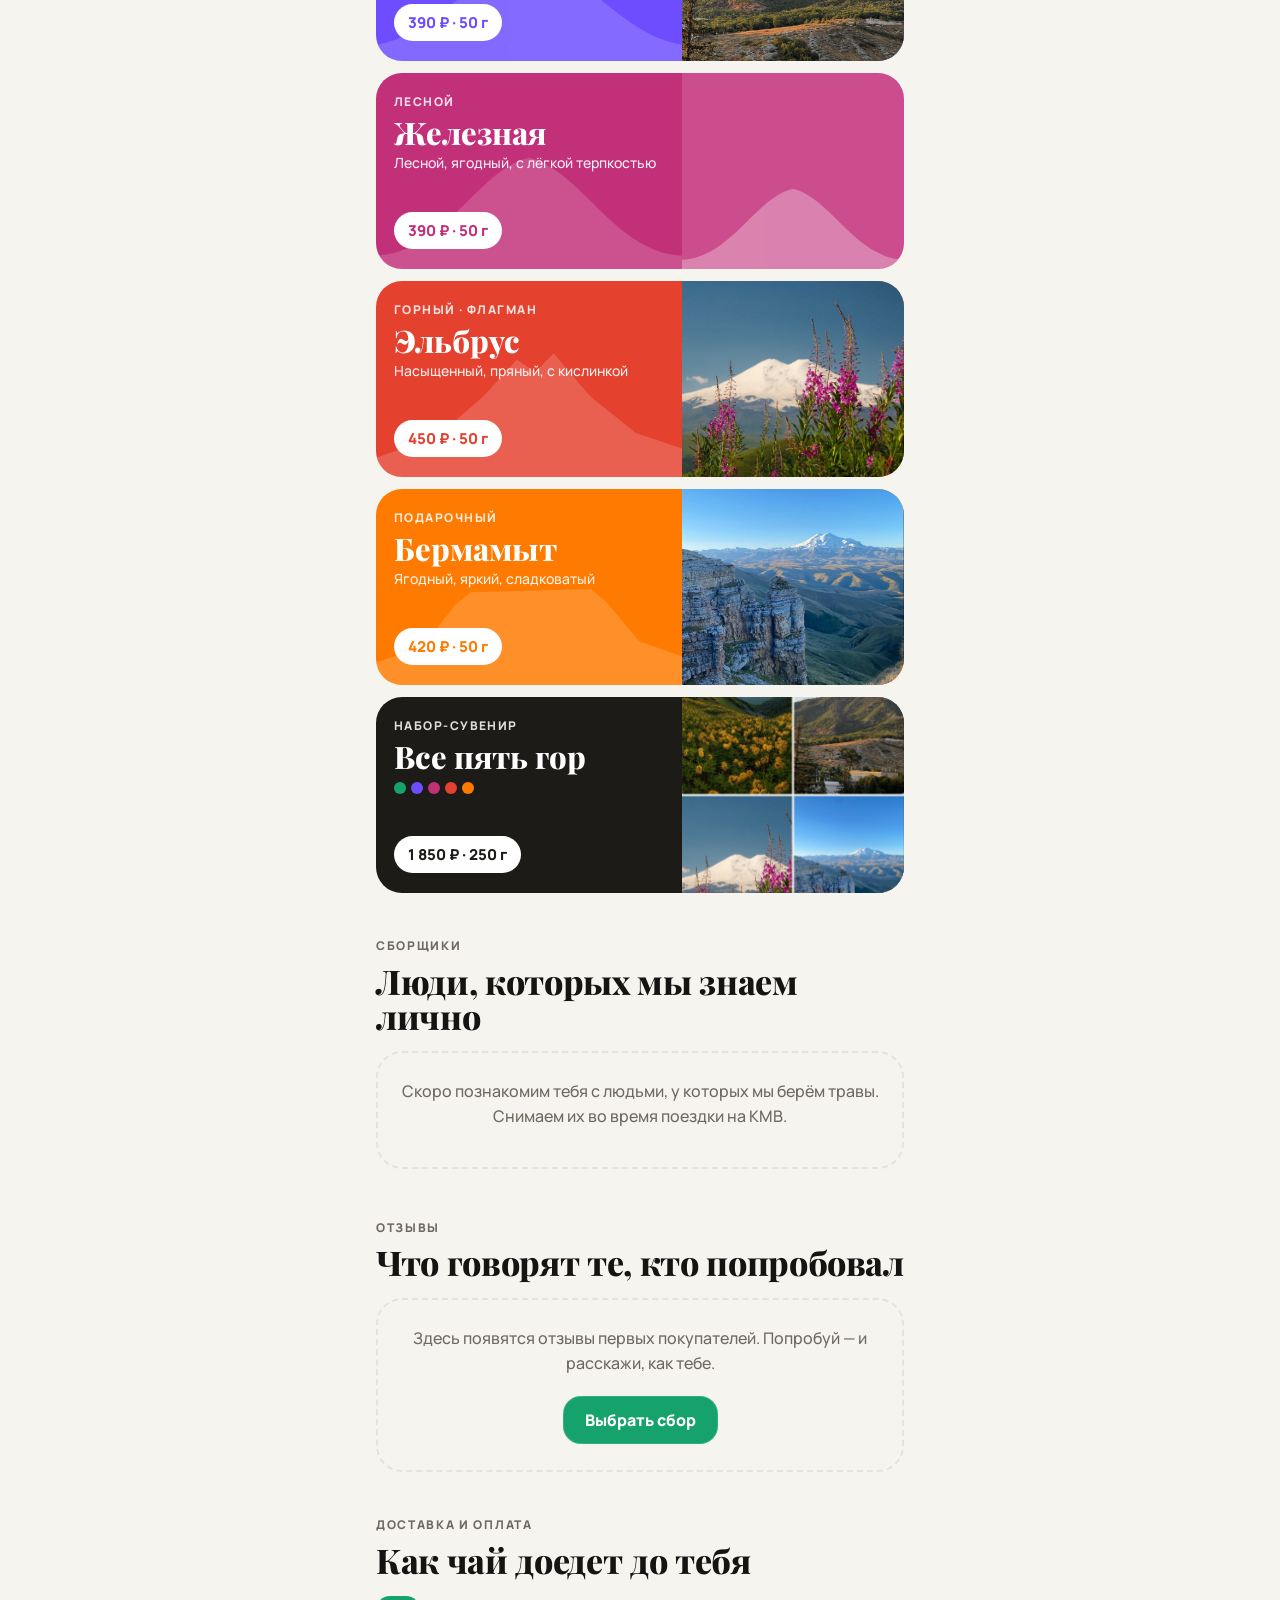
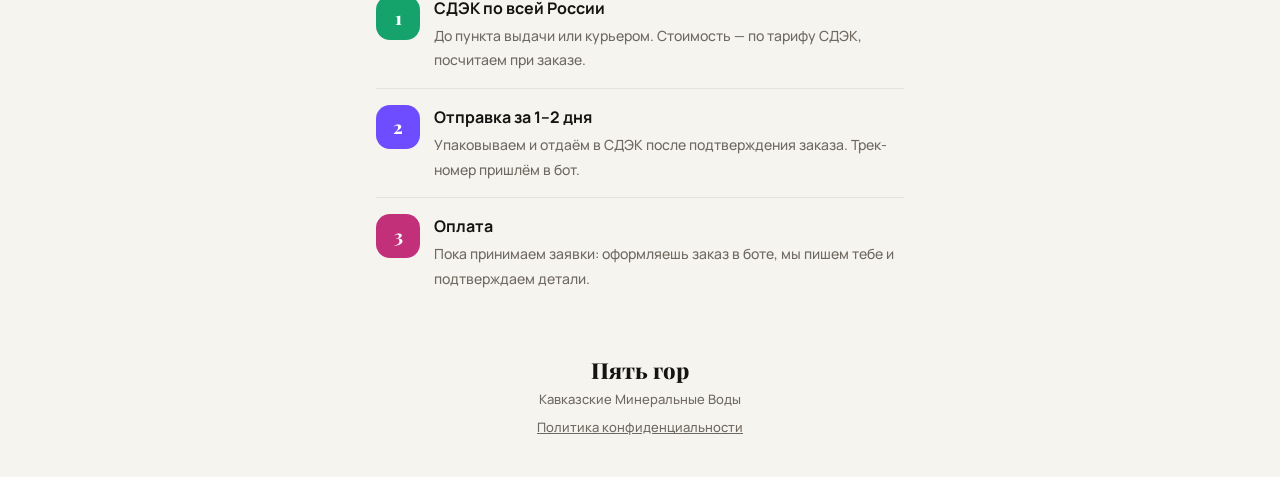
==== commit 0a1f9c97: "Update storefront Co-Authored-By: Claude Opus 5 <noreply@anthropic.com>" ====
--- a/index.html
+++ b/index.html
@@ -8,7 +8,7 @@
     // Если что-то сломается, показываем текст ошибки вместо пустого экрана — его можно прислать разработчику
     // Версия публикации — добавляется к адресам фото, чтобы заменённые снимки сразу обновлялись.
     // Проставляет publish-webapp.ps1; "dev" — локальный просмотр без версии.
-    window.ASSET_V = "20260913141801";
+    window.ASSET_V = "20260915164159";
     window.onerror = function (msg, src, line) {
       var box = document.createElement("pre");
       box.style.cssText = "white-space:pre-wrap;margin:16px;padding:12px;border-radius:12px;background:#fee;color:#900;font:13px/1.4 monospace";
@@ -21,12 +21,12 @@
   <link rel="preconnect" href="https://fonts.gstatic.com" crossorigin>
   <link rel="stylesheet" href="https://fonts.googleapis.com/css2?family=Playfair+Display:ital,wght@0,600;0,800;1,600&family=Manrope:wght@400;500;700;800&display=swap">
   <!-- ?v= проставляет publish-webapp.ps1 при каждой публикации, чтобы Telegram не брал старые файлы из кэша -->
-  <link rel="stylesheet" href="style.css?v=20260913141801">
+  <link rel="stylesheet" href="style.css?v=20260915164159">
 </head>
 <body>
   <main id="app"></main>
   <div id="story" class="story-viewer" hidden></div>
-  <script src="data.js?v=20260913141801"></script>
-  <script src="app.js?v=20260913141801"></script>
+  <script src="data.js?v=20260915164159"></script>
+  <script src="app.js?v=20260915164159"></script>
 </body>
 </html>
--- a/style.css
+++ b/style.css
@@ -403,8 +403,10 @@
 .brew span { font-size: 12px; opacity: .85; }
 .storage { margin-top: 12px; font-size: 14px; color: var(--muted); }
 
-/* «Попробуй ещё»: все остальные сборы + набор сеткой 2×2, без прокрутки вбок */
+/* «Попробуй ещё»: все остальные сборы + набор сеткой в 2 колонки, без прокрутки вбок */
 .mini-grid { display: grid; grid-template-columns: 1fr 1fr; gap: 10px; }
+/* если набор остался в ряду один — растягиваем его на всю ширину */
+.mini-grid .mini-set:nth-child(odd) { grid-column: 1 / -1; }
 .mini {
   position: relative;
   min-width: 0;
